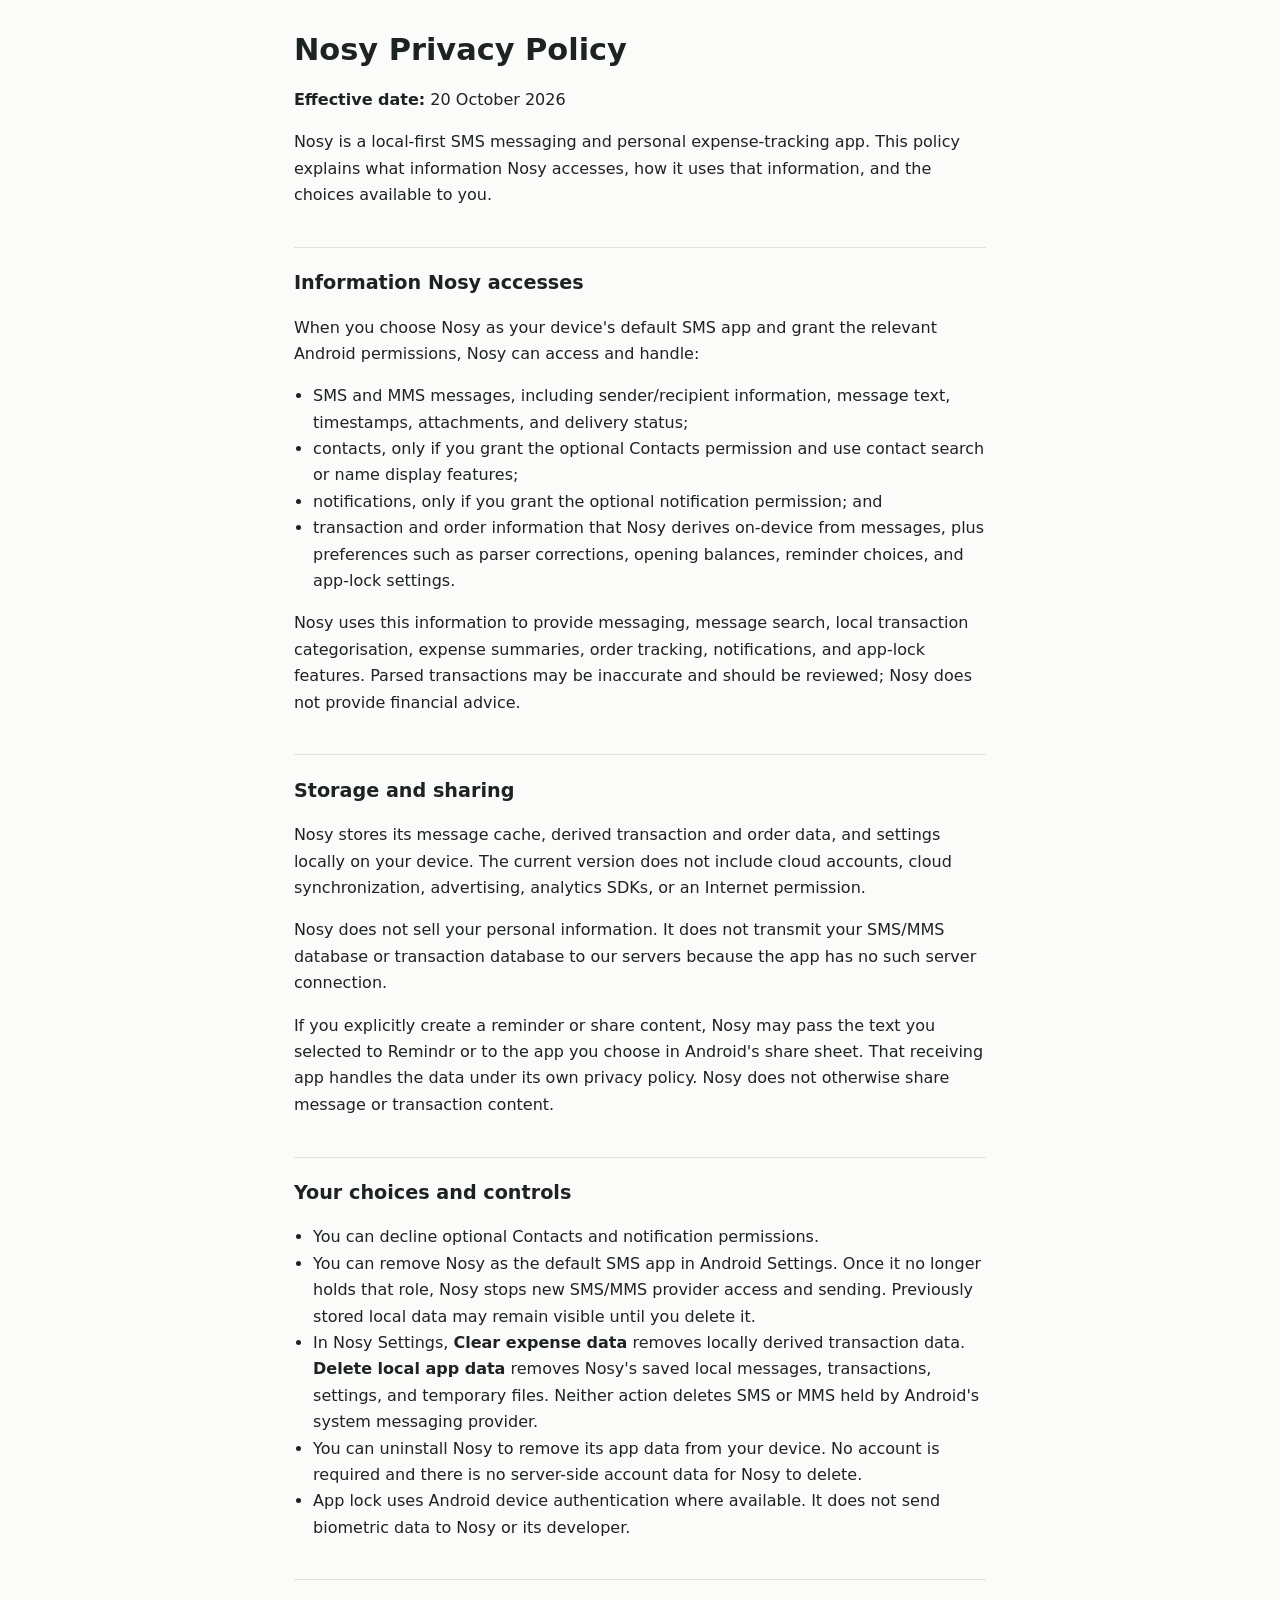
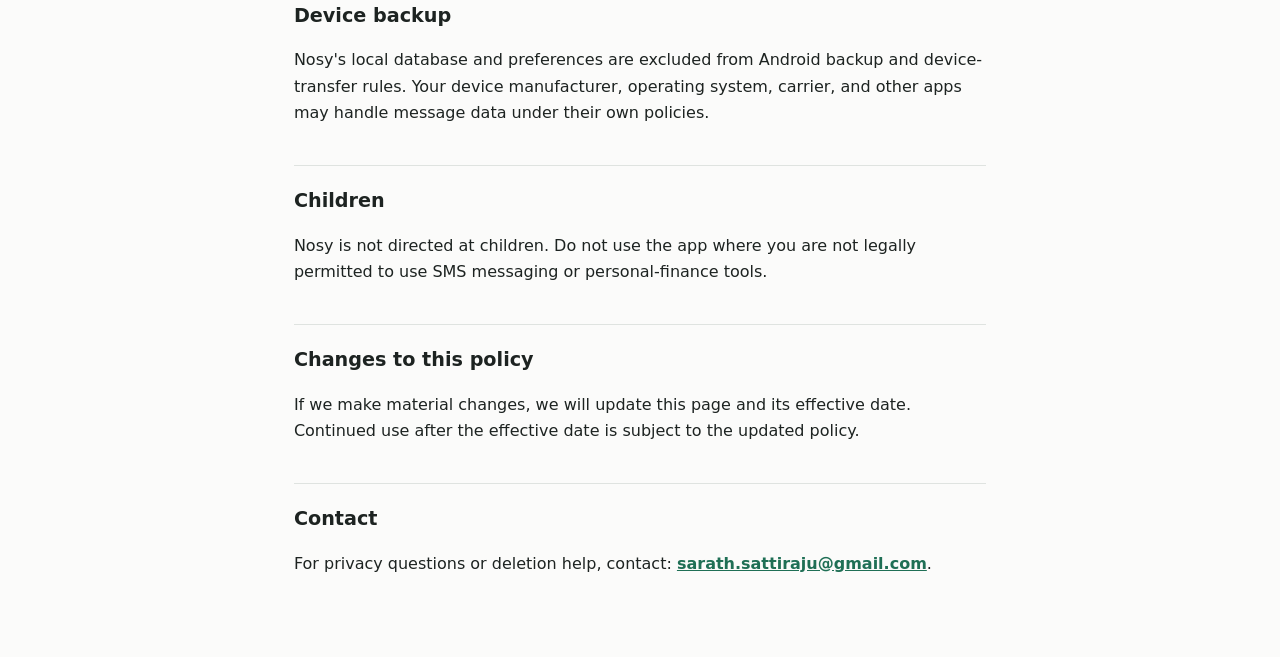
==== nosy/privacy/index.html @ 674e927d "Add Nosy privacy policy" ====
<!DOCTYPE html>
<html xmlns="http://www.w3.org/1999/xhtml" lang="en" xml:lang="en">
<head>
  <meta charset="utf-8" />
  <meta name="generator" content="pandoc" />
  <meta name="viewport" content="width=device-width, initial-scale=1.0, user-scalable=yes" />
  <title>Nosy Privacy Policy</title>
  <style>
    /* Default styles provided by pandoc.
    ** See https://pandoc.org/MANUAL.html#variables-for-html for config info.
    */
    code{white-space: pre-wrap;}
    span.smallcaps{font-variant: small-caps;}
    div.columns{display: flex; gap: min(4vw, 1.5em);}
    div.column{flex: auto; overflow-x: auto;}
    div.hanging-indent{margin-left: 1.5em; text-indent: -1.5em;}
    /* The extra [class] is a hack that increases specificity enough to
       override a similar rule in reveal.js */
    ul.task-list[class]{list-style: none;}
    ul.task-list li input[type="checkbox"] {
      font-size: inherit;
      width: 0.8em;
      margin: 0 0.8em 0.2em -1.6em;
      vertical-align: middle;
    }
    .display.math{display: block; text-align: center; margin: 0.5rem auto;}
  </style>
  <link rel="stylesheet" href="../../style.css" />
</head>
<body>
<main>
<h1 id="nosy-privacy-policy">Nosy Privacy Policy</h1>
<p><strong>Effective date:</strong> 20 October 2026</p>
<p>Nosy is a local-first SMS messaging and personal expense-tracking
app. This policy explains what information Nosy accesses, how it uses
that information, and the choices available to you.</p>
<h2 id="information-nosy-accesses">Information Nosy accesses</h2>
<p>When you choose Nosy as your device's default SMS app and grant the
relevant Android permissions, Nosy can access and handle:</p>
<ul>
<li>SMS and MMS messages, including sender/recipient information,
message text, timestamps, attachments, and delivery status;</li>
<li>contacts, only if you grant the optional Contacts permission and use
contact search or name display features;</li>
<li>notifications, only if you grant the optional notification
permission; and</li>
<li>transaction and order information that Nosy derives on-device from
messages, plus preferences such as parser corrections, opening balances,
reminder choices, and app-lock settings.</li>
</ul>
<p>Nosy uses this information to provide messaging, message search,
local transaction categorisation, expense summaries, order tracking,
notifications, and app-lock features. Parsed transactions may be
inaccurate and should be reviewed; Nosy does not provide financial
advice.</p>
<h2 id="storage-and-sharing">Storage and sharing</h2>
<p>Nosy stores its message cache, derived transaction and order data,
and settings locally on your device. The current version does not
include cloud accounts, cloud synchronization, advertising, analytics
SDKs, or an Internet permission.</p>
<p>Nosy does not sell your personal information. It does not transmit
your SMS/MMS database or transaction database to our servers because the
app has no such server connection.</p>
<p>If you explicitly create a reminder or share content, Nosy may pass
the text you selected to Remindr or to the app you choose in Android's
share sheet. That receiving app handles the data under its own privacy
policy. Nosy does not otherwise share message or transaction
content.</p>
<h2 id="your-choices-and-controls">Your choices and controls</h2>
<ul>
<li>You can decline optional Contacts and notification permissions.</li>
<li>You can remove Nosy as the default SMS app in Android Settings. Once
it no longer holds that role, Nosy stops new SMS/MMS provider access and
sending. Previously stored local data may remain visible until you
delete it.</li>
<li>In Nosy Settings, <strong>Clear expense data</strong> removes
locally derived transaction data. <strong>Delete local app data</strong>
removes Nosy's saved local messages, transactions, settings, and
temporary files. Neither action deletes SMS or MMS held by Android's
system messaging provider.</li>
<li>You can uninstall Nosy to remove its app data from your device. No
account is required and there is no server-side account data for Nosy to
delete.</li>
<li>App lock uses Android device authentication where available. It does
not send biometric data to Nosy or its developer.</li>
</ul>
<h2 id="device-backup">Device backup</h2>
<p>Nosy's local database and preferences are excluded from Android
backup and device-transfer rules. Your device manufacturer, operating
system, carrier, and other apps may handle message data under their own
policies.</p>
<h2 id="children">Children</h2>
<p>Nosy is not directed at children. Do not use the app where you are
not legally permitted to use SMS messaging or personal-finance
tools.</p>
<h2 id="changes-to-this-policy">Changes to this policy</h2>
<p>If we make material changes, we will update this page and its
effective date. Continued use after the effective date is subject to the
updated policy.</p>
<h2 id="contact">Contact</h2>
<p>For privacy questions or deletion help, contact: <strong><a
href="mailto:sarath.sattiraju@gmail.com">sarath.sattiraju@gmail.com</a></strong>.</p>
</main>
</body>
</html>
---- style.css ----
:root { color-scheme: light dark; --bg:#fbfbfa; --fg:#1d2321; --muted:#5b6561; --rule:#dfe3e0; --link:#1f6f55; }
@media (prefers-color-scheme: dark) { :root { --bg:#141816; --fg:#e8ece9; --muted:#97a19b; --rule:#2b322f; --link:#6fd0aa; } }
body { background:var(--bg); color:var(--fg); font:16px/1.65 system-ui,-apple-system,"Segoe UI",Roboto,sans-serif; margin:0; padding:32px max(16px,env(safe-area-inset-right)) 64px max(16px,env(safe-area-inset-left)); }
main { max-width:68ch; margin:0 auto; }
h1 { font-size:1.9rem; line-height:1.2; margin:0 0 .6em; }
h2 { font-size:1.2rem; margin:2em 0 .4em; padding-top:1em; border-top:1px solid var(--rule); }
p, li { max-width:68ch; }
a { color:var(--link); }
ul { padding-left:1.2em; }
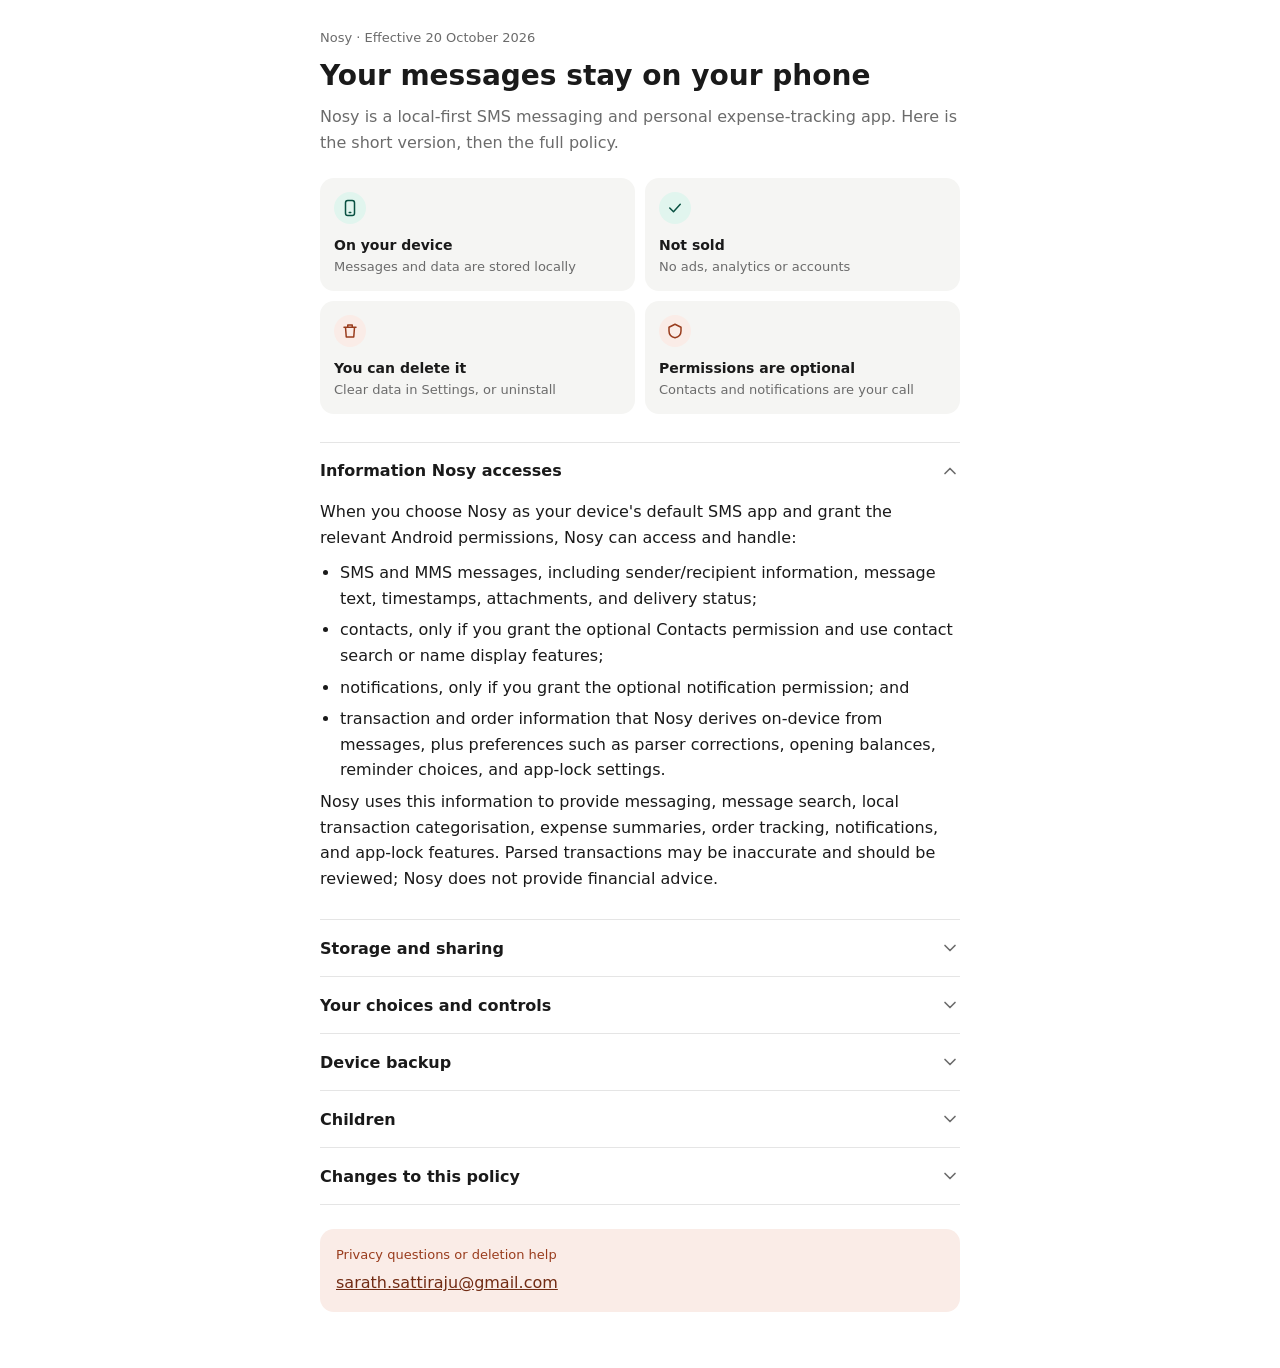
==== commit e05ce141: "Redesign Nosy privacy policy: summary first, collapsible sections, Default Kit look; drop Remindr me" ====
--- a/nosy/privacy/index.html
+++ b/nosy/privacy/index.html
@@ -1,105 +1,148 @@
-<!DOCTYPE html>
-<html xmlns="http://www.w3.org/1999/xhtml" lang="en" xml:lang="en">
+<!doctype html>
+<html lang="en">
 <head>
-  <meta charset="utf-8" />
-  <meta name="generator" content="pandoc" />
-  <meta name="viewport" content="width=device-width, initial-scale=1.0, user-scalable=yes" />
-  <title>Nosy Privacy Policy</title>
-  <style>
-    /* Default styles provided by pandoc.
-    ** See https://pandoc.org/MANUAL.html#variables-for-html for config info.
-    */
-    code{white-space: pre-wrap;}
-    span.smallcaps{font-variant: small-caps;}
-    div.columns{display: flex; gap: min(4vw, 1.5em);}
-    div.column{flex: auto; overflow-x: auto;}
-    div.hanging-indent{margin-left: 1.5em; text-indent: -1.5em;}
-    /* The extra [class] is a hack that increases specificity enough to
-       override a similar rule in reveal.js */
-    ul.task-list[class]{list-style: none;}
-    ul.task-list li input[type="checkbox"] {
-      font-size: inherit;
-      width: 0.8em;
-      margin: 0 0.8em 0.2em -1.6em;
-      vertical-align: middle;
-    }
-    .display.math{display: block; text-align: center; margin: 0.5rem auto;}
-  </style>
-  <link rel="stylesheet" href="../../style.css" />
+<meta charset="utf-8">
+<meta name="viewport" content="width=device-width, initial-scale=1">
+<title>Nosy Privacy Policy</title>
+<meta name="description" content="Nosy keeps your messages and expense data on your phone. Read what it accesses, what it shares and the choices you have.">
+<style>
+:root {
+  color-scheme: light dark;
+  --bg: #ffffff; --fill: #f5f5f3; --fg: #1a1a1a; --muted: #6b6b6b; --line: #e5e5e5;
+  --accent: #993c1d; --accent-fill: #faece7; --accent-ink: #712b13;
+  --good: #085041; --good-fill: #e1f5ee;
+}
+@media (prefers-color-scheme: dark) {
+  :root {
+    --bg: #121212; --fill: #2c2c2a; --fg: #e5e5e3; --muted: #b4b2a9; --line: #444441;
+    --accent: #f0997b; --accent-fill: #4a1b0c; --accent-ink: #f5c4b3;
+    --good: #9fe1cb; --good-fill: #173a31;
+  }
+}
+* { box-sizing: border-box; }
+body {
+  margin: 0; background: var(--bg); color: var(--fg);
+  font: 16px/1.6 Inter, system-ui, -apple-system, "Segoe UI", Roboto, sans-serif;
+  padding: 28px max(20px, env(safe-area-inset-right)) 56px max(20px, env(safe-area-inset-left));
+}
+main { max-width: 640px; margin: 0 auto; }
+.meta { font-size: 13px; font-weight: 500; color: var(--muted); }
+h1 { margin: 10px 0 0; font-size: 28px; line-height: 1.2; font-weight: 600; }
+.lede { margin: 12px 0 0; color: var(--muted); }
+.facts { display: grid; grid-template-columns: repeat(2, minmax(0, 1fr)); gap: 10px; margin: 22px 0 0; padding: 0; list-style: none; }
+.facts li { background: var(--fill); border-radius: 14px; padding: 14px; }
+.facts .ico { width: 32px; height: 32px; border-radius: 50%; display: flex; align-items: center; justify-content: center; background: var(--good-fill); color: var(--good); }
+.facts .ico.warm { background: var(--accent-fill); color: var(--accent); }
+.facts svg { width: 18px; height: 18px; fill: none; stroke: currentColor; stroke-width: 2; stroke-linecap: round; stroke-linejoin: round; }
+.facts b { display: block; margin-top: 10px; font-size: 14px; font-weight: 600; }
+.facts span { display: block; margin-top: 2px; font-size: 13px; line-height: 1.45; color: var(--muted); }
+.sections { margin-top: 28px; border-top: 1px solid var(--line); }
+details { border-bottom: 1px solid var(--line); }
+summary {
+  list-style: none; cursor: pointer; display: flex; justify-content: space-between; align-items: center; gap: 12px;
+  min-height: 56px; padding: 14px 0; font-size: 16px; font-weight: 600;
+}
+summary::-webkit-details-marker { display: none; }
+summary::after {
+  content: ""; flex: none; width: 20px; height: 20px; background: var(--muted);
+  -webkit-mask: url("data:image/svg+xml,%3Csvg xmlns='http://www.w3.org/2000/svg' viewBox='0 0 24 24' fill='none' stroke='black' stroke-width='2' stroke-linecap='round' stroke-linejoin='round'%3E%3Cpath d='M6 9l6 6 6-6'/%3E%3C/svg%3E") center / contain no-repeat;
+          mask: url("data:image/svg+xml,%3Csvg xmlns='http://www.w3.org/2000/svg' viewBox='0 0 24 24' fill='none' stroke='black' stroke-width='2' stroke-linecap='round' stroke-linejoin='round'%3E%3Cpath d='M6 9l6 6 6-6'/%3E%3C/svg%3E") center / contain no-repeat;
+}
+details[open] summary::after { transform: rotate(180deg); }
+summary:focus-visible { outline: 2px solid var(--accent); outline-offset: 2px; border-radius: 6px; }
+.body { padding: 0 0 18px; }
+.body p { margin: 0 0 10px; }
+.body ul { margin: 0 0 4px; padding-left: 20px; }
+.body li { margin-bottom: 6px; }
+.contact { margin-top: 24px; background: var(--accent-fill); border-radius: 14px; padding: 16px; }
+.contact small { display: block; font-size: 13px; color: var(--accent); }
+.contact a { display: inline-block; margin-top: 4px; font-weight: 500; color: var(--accent-ink); }
+a { color: var(--accent); }
+</style>
 </head>
 <body>
 <main>
-<h1 id="nosy-privacy-policy">Nosy Privacy Policy</h1>
-<p><strong>Effective date:</strong> 20 October 2026</p>
-<p>Nosy is a local-first SMS messaging and personal expense-tracking
-app. This policy explains what information Nosy accesses, how it uses
-that information, and the choices available to you.</p>
-<h2 id="information-nosy-accesses">Information Nosy accesses</h2>
-<p>When you choose Nosy as your device's default SMS app and grant the
-relevant Android permissions, Nosy can access and handle:</p>
-<ul>
-<li>SMS and MMS messages, including sender/recipient information,
-message text, timestamps, attachments, and delivery status;</li>
-<li>contacts, only if you grant the optional Contacts permission and use
-contact search or name display features;</li>
-<li>notifications, only if you grant the optional notification
-permission; and</li>
-<li>transaction and order information that Nosy derives on-device from
-messages, plus preferences such as parser corrections, opening balances,
-reminder choices, and app-lock settings.</li>
-</ul>
-<p>Nosy uses this information to provide messaging, message search,
-local transaction categorisation, expense summaries, order tracking,
-notifications, and app-lock features. Parsed transactions may be
-inaccurate and should be reviewed; Nosy does not provide financial
-advice.</p>
-<h2 id="storage-and-sharing">Storage and sharing</h2>
-<p>Nosy stores its message cache, derived transaction and order data,
-and settings locally on your device. The current version does not
-include cloud accounts, cloud synchronization, advertising, analytics
-SDKs, or an Internet permission.</p>
-<p>Nosy does not sell your personal information. It does not transmit
-your SMS/MMS database or transaction database to our servers because the
-app has no such server connection.</p>
-<p>If you explicitly create a reminder or share content, Nosy may pass
-the text you selected to Remindr or to the app you choose in Android's
-share sheet. That receiving app handles the data under its own privacy
-policy. Nosy does not otherwise share message or transaction
-content.</p>
-<h2 id="your-choices-and-controls">Your choices and controls</h2>
-<ul>
-<li>You can decline optional Contacts and notification permissions.</li>
-<li>You can remove Nosy as the default SMS app in Android Settings. Once
-it no longer holds that role, Nosy stops new SMS/MMS provider access and
-sending. Previously stored local data may remain visible until you
-delete it.</li>
-<li>In Nosy Settings, <strong>Clear expense data</strong> removes
-locally derived transaction data. <strong>Delete local app data</strong>
-removes Nosy's saved local messages, transactions, settings, and
-temporary files. Neither action deletes SMS or MMS held by Android's
-system messaging provider.</li>
-<li>You can uninstall Nosy to remove its app data from your device. No
-account is required and there is no server-side account data for Nosy to
-delete.</li>
-<li>App lock uses Android device authentication where available. It does
-not send biometric data to Nosy or its developer.</li>
-</ul>
-<h2 id="device-backup">Device backup</h2>
-<p>Nosy's local database and preferences are excluded from Android
-backup and device-transfer rules. Your device manufacturer, operating
-system, carrier, and other apps may handle message data under their own
-policies.</p>
-<h2 id="children">Children</h2>
-<p>Nosy is not directed at children. Do not use the app where you are
-not legally permitted to use SMS messaging or personal-finance
-tools.</p>
-<h2 id="changes-to-this-policy">Changes to this policy</h2>
-<p>If we make material changes, we will update this page and its
-effective date. Continued use after the effective date is subject to the
-updated policy.</p>
-<h2 id="contact">Contact</h2>
-<p>For privacy questions or deletion help, contact: <strong><a
-href="mailto:sarath.sattiraju@gmail.com">sarath.sattiraju@gmail.com</a></strong>.</p>
+  <div class="meta">Nosy · Effective 20 October 2026</div>
+  <h1>Your messages stay on your phone</h1>
+  <p class="lede">Nosy is a local-first SMS messaging and personal expense-tracking app. Here is the short version, then the full policy.</p>
+
+  <ul class="facts">
+    <li>
+      <div class="ico"><svg viewBox="0 0 24 24" aria-hidden="true"><rect x="6" y="2" width="12" height="20" rx="3"/><path d="M11 18h2"/></svg></div>
+      <b>On your device</b><span>Messages and data are stored locally</span>
+    </li>
+    <li>
+      <div class="ico"><svg viewBox="0 0 24 24" aria-hidden="true"><path d="M5 12l5 5 9-10"/></svg></div>
+      <b>Not sold</b><span>No ads, analytics or accounts</span>
+    </li>
+    <li>
+      <div class="ico warm"><svg viewBox="0 0 24 24" aria-hidden="true"><path d="M4 7h16M9 7V4h6v3M6 7l1 13h10l1-13"/></svg></div>
+      <b>You can delete it</b><span>Clear data in Settings, or uninstall</span>
+    </li>
+    <li>
+      <div class="ico warm"><svg viewBox="0 0 24 24" aria-hidden="true"><path d="M12 3l8 4v5c0 5-3.5 8-8 9-4.5-1-8-4-8-9V7z"/></svg></div>
+      <b>Permissions are optional</b><span>Contacts and notifications are your call</span>
+    </li>
+  </ul>
+
+  <div class="sections">
+    <details open>
+      <summary>Information Nosy accesses</summary>
+      <div class="body">
+        <p>When you choose Nosy as your device's default SMS app and grant the relevant Android permissions, Nosy can access and handle:</p>
+        <ul>
+          <li>SMS and MMS messages, including sender/recipient information, message text, timestamps, attachments, and delivery status;</li>
+          <li>contacts, only if you grant the optional Contacts permission and use contact search or name display features;</li>
+          <li>notifications, only if you grant the optional notification permission; and</li>
+          <li>transaction and order information that Nosy derives on-device from messages, plus preferences such as parser corrections, opening balances, reminder choices, and app-lock settings.</li>
+        </ul>
+        <p>Nosy uses this information to provide messaging, message search, local transaction categorisation, expense summaries, order tracking, notifications, and app-lock features. Parsed transactions may be inaccurate and should be reviewed; Nosy does not provide financial advice.</p>
+      </div>
+    </details>
+    <details>
+      <summary>Storage and sharing</summary>
+      <div class="body">
+        <p>Nosy stores its message cache, derived transaction and order data, and settings locally on your device. The current version does not include cloud accounts, cloud synchronization, advertising, analytics SDKs, or an Internet permission.</p>
+        <p>Nosy does not sell your personal information. It does not transmit your SMS/MMS database or transaction database to our servers because the app has no such server connection.</p>
+        <p>If you explicitly share content, Nosy may pass the text you selected to the app you choose in Android's share sheet. That receiving app handles the data under its own privacy policy. Nosy does not otherwise share message or transaction content.</p>
+      </div>
+    </details>
+    <details>
+      <summary>Your choices and controls</summary>
+      <div class="body">
+        <ul>
+          <li>You can decline optional Contacts and notification permissions.</li>
+          <li>You can remove Nosy as the default SMS app in Android Settings. Once it no longer holds that role, Nosy stops new SMS/MMS provider access and sending. Previously stored local data may remain visible until you delete it.</li>
+          <li>In Nosy Settings, <b>Clear expense data</b> removes locally derived transaction data. <b>Delete local app data</b> removes Nosy's saved local messages, transactions, settings, and temporary files. Neither action deletes SMS or MMS held by Android's system messaging provider.</li>
+          <li>You can uninstall Nosy to remove its app data from your device. No account is required and there is no server-side account data for Nosy to delete.</li>
+          <li>App lock uses Android device authentication where available. It does not send biometric data to Nosy or its developer.</li>
+        </ul>
+      </div>
+    </details>
+    <details>
+      <summary>Device backup</summary>
+      <div class="body">
+        <p>Nosy's local database and preferences are excluded from Android backup and device-transfer rules. Your device manufacturer, operating system, carrier, and other apps may handle message data under their own policies.</p>
+      </div>
+    </details>
+    <details>
+      <summary>Children</summary>
+      <div class="body">
+        <p>Nosy is not directed at children. Do not use the app where you are not legally permitted to use SMS messaging or personal-finance tools.</p>
+      </div>
+    </details>
+    <details>
+      <summary>Changes to this policy</summary>
+      <div class="body">
+        <p>If we make material changes, we will update this page and its effective date. Continued use after the effective date is subject to the updated policy.</p>
+      </div>
+    </details>
+  </div>
+
+  <div class="contact">
+    <small>Privacy questions or deletion help</small>
+    <a href="mailto:sarath.sattiraju@gmail.com">sarath.sattiraju@gmail.com</a>
+  </div>
 </main>
 </body>
 </html>
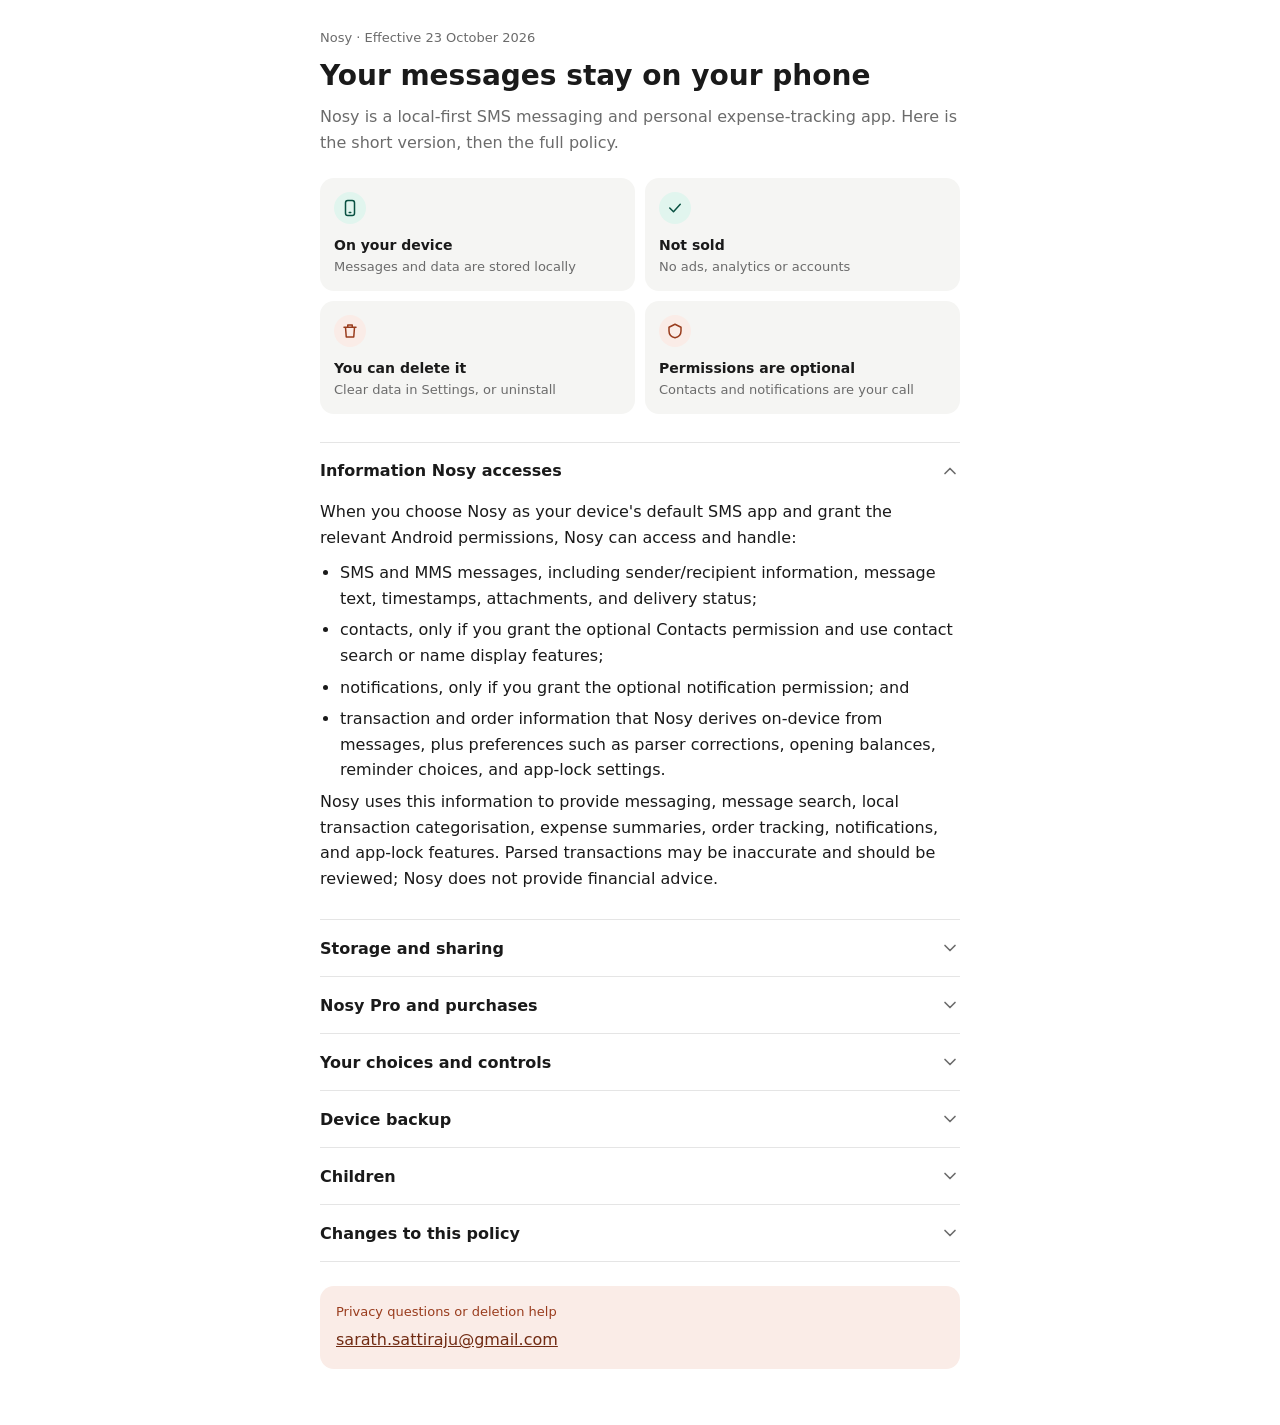
==== commit e66b2156: "Nosy privacy policy: add Nosy Pro and purchases section, update effective date" ====
--- a/nosy/privacy/index.html
+++ b/nosy/privacy/index.html
@@ -62,7 +62,7 @@
 </head>
 <body>
 <main>
-  <div class="meta">Nosy · Effective 20 October 2026</div>
+  <div class="meta">Nosy · Effective 23 October 2026</div>
   <h1>Your messages stay on your phone</h1>
   <p class="lede">Nosy is a local-first SMS messaging and personal expense-tracking app. Here is the short version, then the full policy.</p>
 
@@ -108,12 +108,20 @@
       </div>
     </details>
     <details>
+      <summary>Nosy Pro and purchases</summary>
+      <div class="body">
+        <p>Nosy is free to use for the current month. Nosy Pro is an optional yearly subscription that unlocks older months, financial-year analytics and custom date ranges.</p>
+        <p>Purchases are handled entirely by Google Play. Nosy never sees or stores your payment details, name or email. Nosy asks the Google Play app on your device whether you hold an active subscription, and keeps only a local "Pro" flag and the time it was last confirmed. If Play cannot be reached, Nosy keeps Pro active for up to 14 days from the last confirmation. Nosy itself does not use the Internet. Manage or cancel the subscription in Google Play (Settings, then Manage subscription). Google's own privacy policy applies to purchases.</p>
+        <p>Without Pro, older months are hidden, not deleted. They reappear if you subscribe again.</p>
+      </div>
+    </details>
+    <details>
       <summary>Your choices and controls</summary>
       <div class="body">
         <ul>
           <li>You can decline optional Contacts and notification permissions.</li>
           <li>You can remove Nosy as the default SMS app in Android Settings. Once it no longer holds that role, Nosy stops new SMS/MMS provider access and sending. Previously stored local data may remain visible until you delete it.</li>
-          <li>In Nosy Settings, <b>Clear expense data</b> removes locally derived transaction data. <b>Delete local app data</b> removes Nosy's saved local messages, transactions, settings, and temporary files. Neither action deletes SMS or MMS held by Android's system messaging provider.</li>
+          <li>In Nosy Settings, <b>Clear expense data</b> removes locally derived transaction data. <b>Delete local app data</b> removes Nosy's saved local messages, transactions, settings, and temporary files, but keeps your Pro plan status so a subscription is not lost. Neither action deletes SMS or MMS held by Android's system messaging provider.</li>
           <li>You can uninstall Nosy to remove its app data from your device. No account is required and there is no server-side account data for Nosy to delete.</li>
           <li>App lock uses Android device authentication where available. It does not send biometric data to Nosy or its developer.</li>
         </ul>
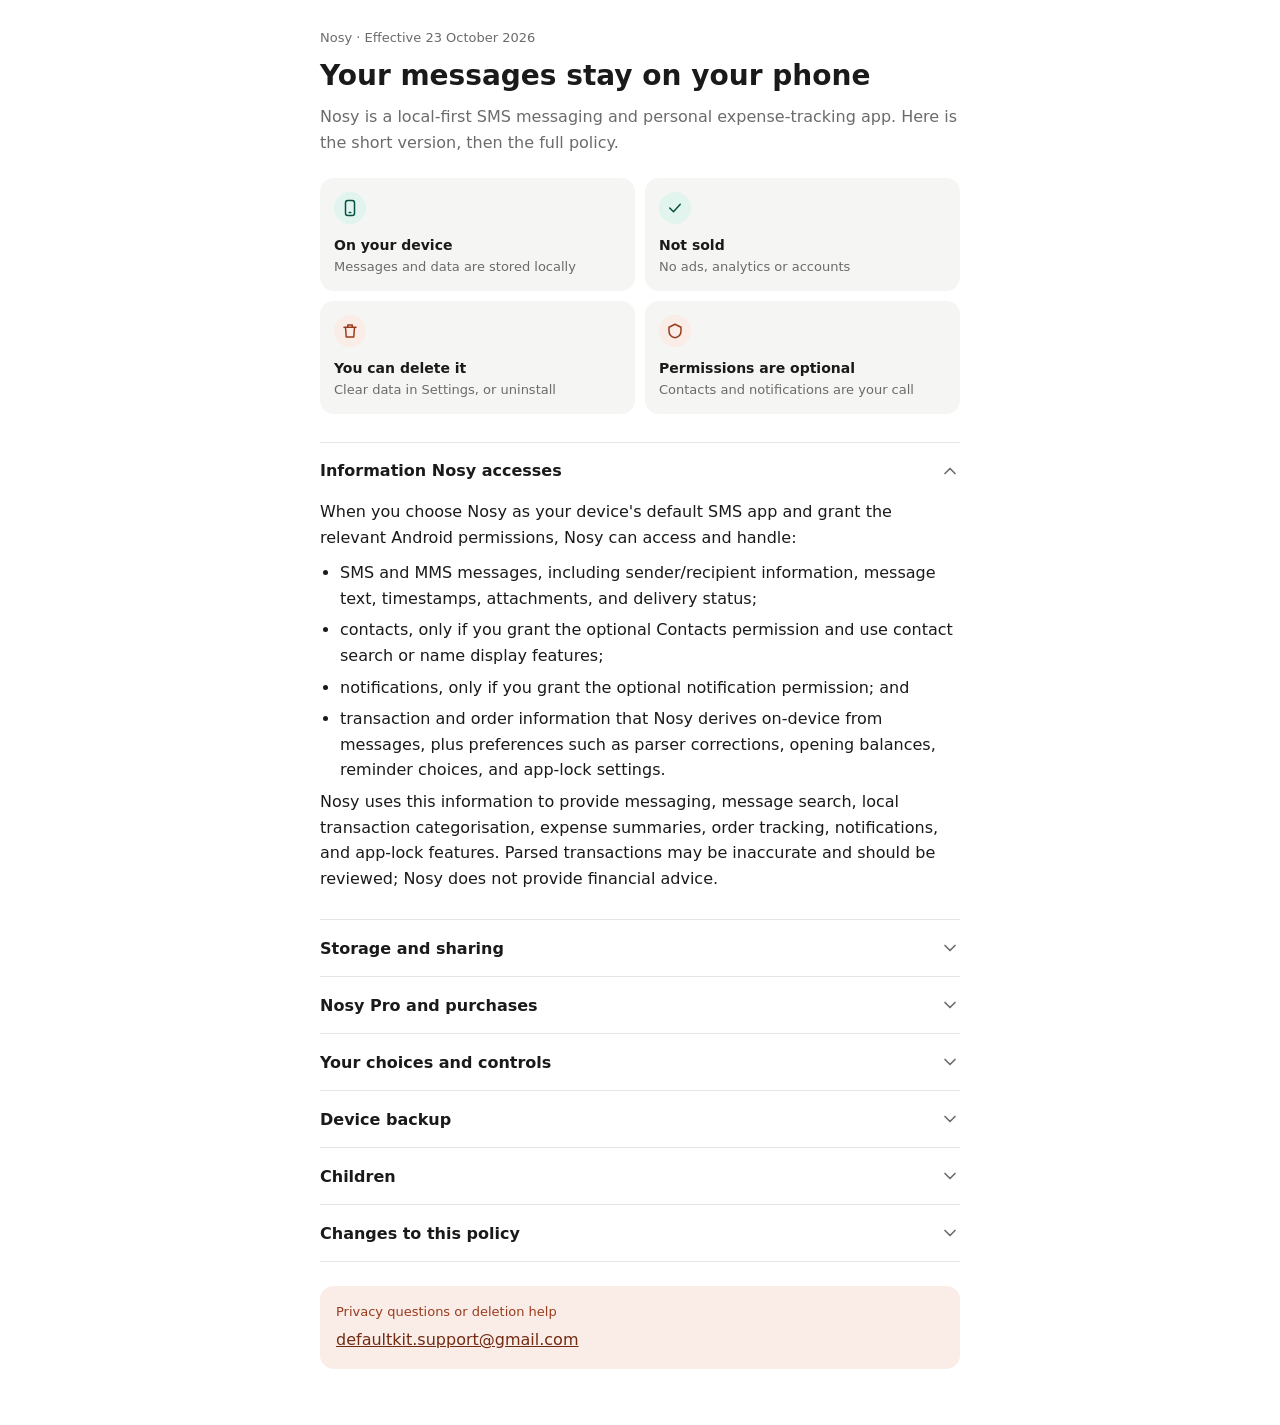
==== commit 208a0f45: "Use defaultkit.support@gmail.com as the privacy contact" ====
--- a/nosy/privacy/index.html
+++ b/nosy/privacy/index.html
@@ -149,7 +149,7 @@
 
   <div class="contact">
     <small>Privacy questions or deletion help</small>
-    <a href="mailto:sarath.sattiraju@gmail.com">sarath.sattiraju@gmail.com</a>
+    <a href="mailto:defaultkit.support@gmail.com">defaultkit.support@gmail.com</a>
   </div>
 </main>
 </body>
